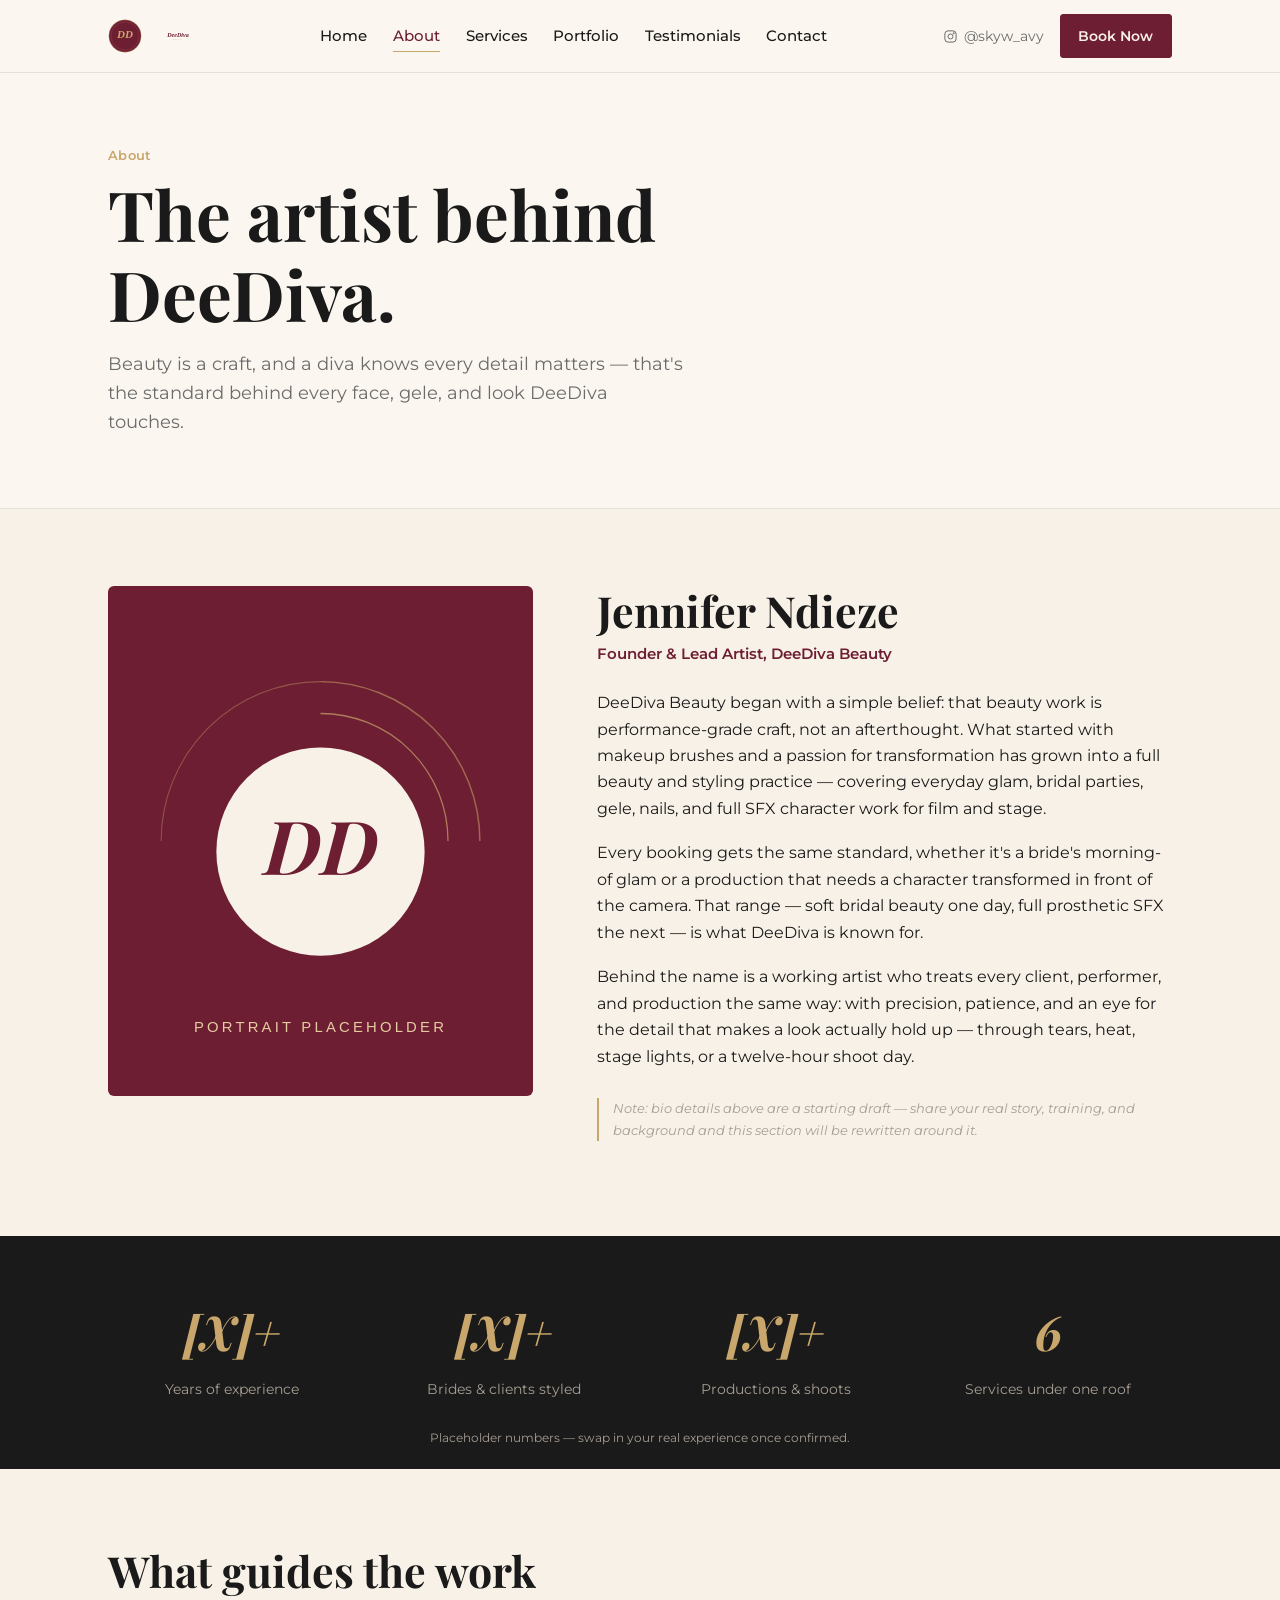
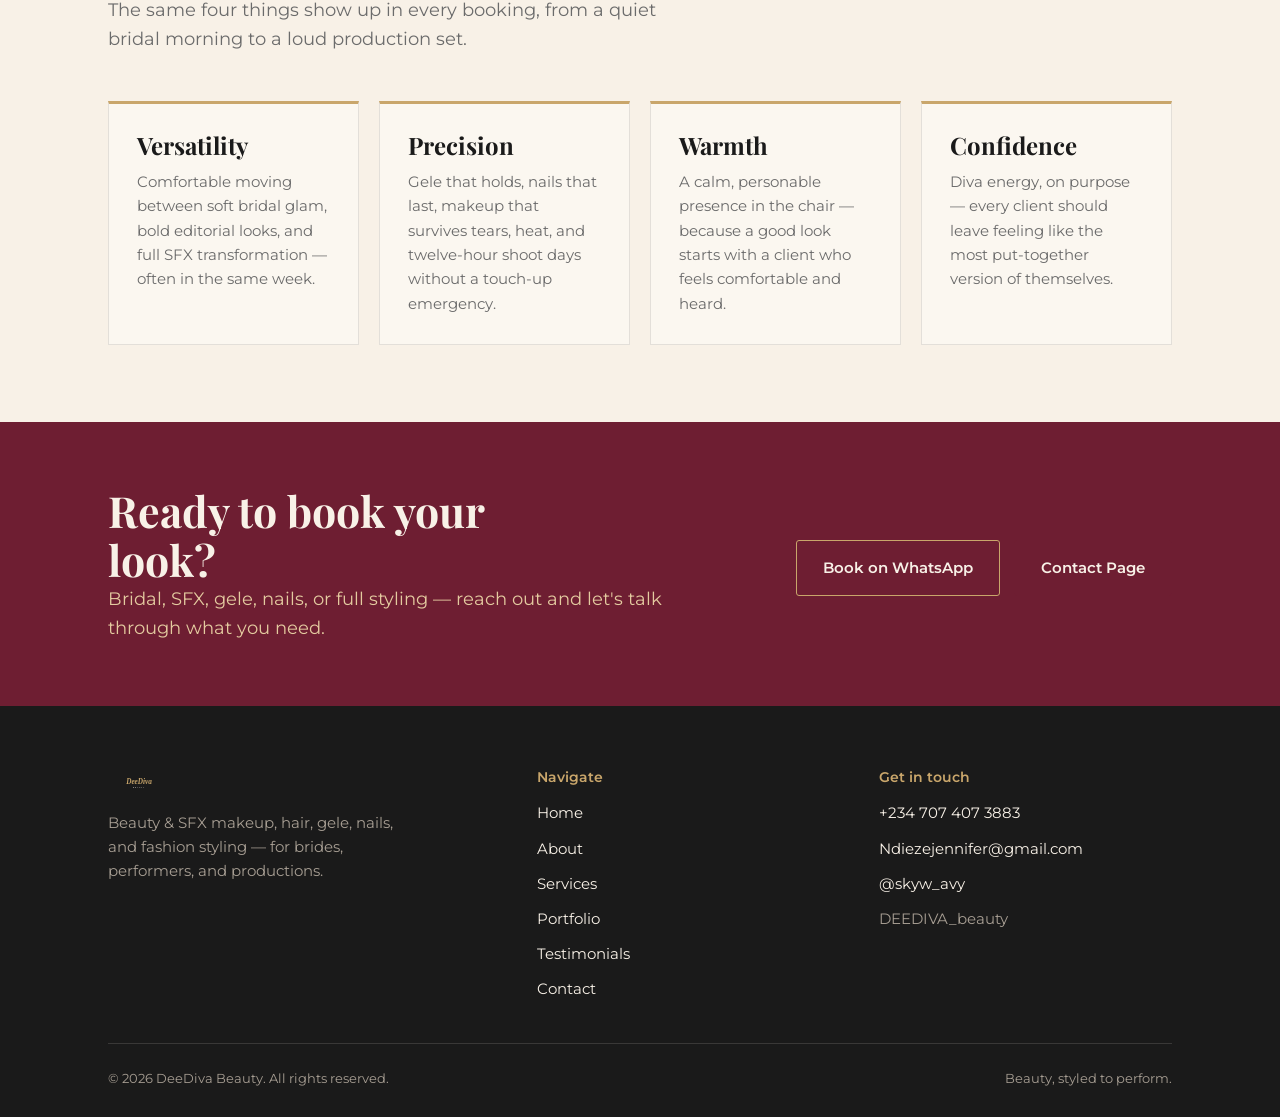
==== about.html @ 86c050d5 "first commit" ====
<!DOCTYPE html>
<html lang="en">
<head>
<meta charset="UTF-8">
<meta name="viewport" content="width=device-width, initial-scale=1.0">
<title>About — DeeDiva Beauty</title>
<meta name="description" content="Meet the artist behind DeeDiva Beauty — a professional beauty & SFX makeup artist, hairstylist, and fashion stylist.">
<link rel="icon" href="assets/favicon.png" type="image/png">
<link rel="preconnect" href="https://fonts.googleapis.com">
<link rel="preconnect" href="https://fonts.gstatic.com" crossorigin>
<link href="https://fonts.googleapis.com/css2?family=Playfair+Display:ital,wght@0,600;0,700;1,600;1,700&family=Montserrat:wght@400;500;600;700&display=swap" rel="stylesheet">
<link rel="stylesheet" href="css/styles.css">
</head>
<body>

<a class="visually-hidden" href="#main">Skip to content</a>

<!-- ============================= HEADER ============================= -->
<header class="site-header">
  <div class="container nav">
    <a href="index.html" class="nav-logo" aria-label="DeeDiva Beauty home">
      <img src="assets/monogram_wine.svg" alt="" width="34" height="34">
      <img class="wordmark" src="assets/wordmark_transparent_wine.svg" alt="DeeDiva Beauty">
    </a>

    <nav id="nav-links" class="nav-links">
      <a href="index.html">Home</a>
      <a href="about.html" aria-current="page">About</a>
      <a href="services.html">Services</a>
      <a href="portfolio.html">Portfolio</a>
      <a href="testimonials.html">Testimonials</a>
      <a href="contact.html">Contact</a>
    </nav>

    <div class="nav-actions">
      <a class="nav-ig" href="https://www.instagram.com/skyw_avy" target="_blank" rel="noopener">
        <svg class="icon" viewBox="0 0 24 24" fill="none" stroke="currentColor" stroke-width="1.6"><rect x="3" y="3" width="18" height="18" rx="5"/><circle cx="12" cy="12" r="4"/><circle cx="17.2" cy="6.8" r="1"/></svg>
        @skyw_avy
      </a>
      <a class="btn btn-primary btn-sm" href="https://wa.me/2347074073883" target="_blank" rel="noopener">Book Now</a>
      <button class="nav-toggle" id="nav-toggle" aria-expanded="false" aria-controls="nav-links" aria-label="Toggle menu">
        <span></span><span></span><span></span>
      </button>
    </div>
  </div>
</header>

<main id="main">

  <!-- ============================= PAGE INTRO ============================= -->
  <section class="page-intro">
    <div class="container">
      <p class="eyebrow">About</p>
      <h1>The artist behind DeeDiva.</h1>
      <p class="lede">Beauty is a craft, and a diva knows every detail matters — that's the standard behind every face, gele, and look DeeDiva touches.</p>
    </div>
  </section>

  <!-- ============================= STORY ============================= -->
  <section class="section container" aria-labelledby="story-heading">
    <div class="story-grid">
      <div class="story-portrait" aria-hidden="true">
        <svg viewBox="0 0 400 480" role="img" aria-label="Decorative portrait frame">
          <rect x="0" y="0" width="400" height="480" fill="#6E1E32"/>
          <path d="M200 90 A150 150 0 0 1 350 240" fill="none" stroke="#C9A66B" stroke-width="1.4" opacity="0.55"/>
          <path d="M200 120 A120 120 0 0 1 320 240" fill="none" stroke="#C9A66B" stroke-width="1.2" opacity="0.7"/>
          <path d="M50 240 A150 150 0 0 1 200 90" fill="none" stroke="#C9A66B" stroke-width="1" opacity="0.4"/>
          <circle cx="200" cy="250" r="98" fill="#F8F1E7"/>
          <text x="200" y="272" font-family="Georgia, 'Playfair Display', serif" font-style="italic" font-weight="700" font-size="70" fill="#6E1E32" text-anchor="middle">DD</text>
          <text x="200" y="420" font-family="Arial, Helvetica, sans-serif" font-size="14" letter-spacing="3" fill="#E4CBA0" text-anchor="middle">PORTRAIT PLACEHOLDER</text>
        </svg>
      </div>

      <div class="story-copy">
        <h2 id="story-heading">Jennifer Ndieze</h2>
        <p class="role">Founder &amp; Lead Artist, DeeDiva Beauty</p>

        <p>DeeDiva Beauty began with a simple belief: that beauty work is performance-grade craft, not an afterthought. What started with makeup brushes and a passion for transformation has grown into a full beauty and styling practice — covering everyday glam, bridal parties, gele, nails, and full SFX character work for film and stage.</p>

        <p>Every booking gets the same standard, whether it's a bride's morning-of glam or a production that needs a character transformed in front of the camera. That range — soft bridal beauty one day, full prosthetic SFX the next — is what DeeDiva is known for.</p>

        <p>Behind the name is a working artist who treats every client, performer, and production the same way: with precision, patience, and an eye for the detail that makes a look actually hold up — through tears, heat, stage lights, or a twelve-hour shoot day.</p>

        <p class="story-note">Note: bio details above are a starting draft — share your real story, training, and background and this section will be rewritten around it.</p>
      </div>
    </div>
  </section>

  <!-- ============================= STATS ============================= -->
  <section class="stats-band" aria-label="Experience at a glance">
    <div class="container stats-grid">
      <div class="stat">
        <span class="stat-num">[X]+</span>
        <span class="stat-label">Years of experience</span>
      </div>
      <div class="stat">
        <span class="stat-num">[X]+</span>
        <span class="stat-label">Brides &amp; clients styled</span>
      </div>
      <div class="stat">
        <span class="stat-num">[X]+</span>
        <span class="stat-label">Productions &amp; shoots</span>
      </div>
      <div class="stat">
        <span class="stat-num">6</span>
        <span class="stat-label">Services under one roof</span>
      </div>
    </div>
    <p class="stats-note container">Placeholder numbers — swap in your real experience once confirmed.</p>
  </section>

  <!-- ============================= VALUES ============================= -->
  <section class="section container" aria-labelledby="values-heading">
    <div class="section-head">
      <h2 id="values-heading">What guides the work</h2>
      <p class="lede">The same four things show up in every booking, from a quiet bridal morning to a loud production set.</p>
    </div>

    <div class="values-grid">
      <article class="value-card">
        <h3>Versatility</h3>
        <p>Comfortable moving between soft bridal glam, bold editorial looks, and full SFX transformation — often in the same week.</p>
      </article>
      <article class="value-card">
        <h3>Precision</h3>
        <p>Gele that holds, nails that last, makeup that survives tears, heat, and twelve-hour shoot days without a touch-up emergency.</p>
      </article>
      <article class="value-card">
        <h3>Warmth</h3>
        <p>A calm, personable presence in the chair — because a good look starts with a client who feels comfortable and heard.</p>
      </article>
      <article class="value-card">
        <h3>Confidence</h3>
        <p>Diva energy, on purpose — every client should leave feeling like the most put-together version of themselves.</p>
      </article>
    </div>
  </section>

  <!-- ============================= CTA BAND ============================= -->
  <section class="cta-band">
    <div class="container cta-band-inner">
      <div>
        <h2>Ready to book your look?</h2>
        <p class="lede" style="color: var(--rose-gold-light);">Bridal, SFX, gele, nails, or full styling — reach out and let's talk through what you need.</p>
      </div>
      <div class="hero-ctas">
        <a class="btn btn-outline-light" href="https://wa.me/2347074073883" target="_blank" rel="noopener">Book on WhatsApp</a>
        <a class="btn btn-primary" href="contact.html">Contact Page</a>
      </div>
    </div>
  </section>

</main>

<!-- ============================= FOOTER ============================= -->
<footer class="site-footer">
  <div class="container">
    <div class="footer-grid">
      <div class="footer-brand">
        <img class="wordmark" src="assets/wordmark_transparent_gold.svg" alt="DeeDiva Beauty">
        <p>Beauty &amp; SFX makeup, hair, gele, nails, and fashion styling — for brides, performers, and productions.</p>
      </div>

      <div class="footer-col">
        <h4>Navigate</h4>
        <ul>
          <li><a href="index.html">Home</a></li>
          <li><a href="about.html">About</a></li>
          <li><a href="services.html">Services</a></li>
          <li><a href="portfolio.html">Portfolio</a></li>
          <li><a href="testimonials.html">Testimonials</a></li>
          <li><a href="contact.html">Contact</a></li>
        </ul>
      </div>

      <div class="footer-col">
        <h4>Get in touch</h4>
        <ul>
          <li><a href="tel:+2347074073883">+234 707 407 3883</a></li>
          <li><a href="mailto:Ndiezejennifer@gmail.com">Ndiezejennifer@gmail.com</a></li>
          <li><a href="https://www.instagram.com/skyw_avy" target="_blank" rel="noopener">@skyw_avy</a></li>
          <li><span class="muted">DEEDIVA_beauty</span></li>
        </ul>
      </div>
    </div>

    <div class="footer-bottom">
      <span>© 2026 DeeDiva Beauty. All rights reserved.</span>
      <span>Beauty, styled to perform.</span>
    </div>
  </div>
</footer>

<script src="js/script.js"></script>
</body>
</html>
---- css/styles.css ----
/* ==========================================================================
   DeeDiva Beauty — Site Stylesheet
   Shared across all pages: reset, tokens, layout, nav, footer, buttons,
   plus section styles for Home. Later pages (About, Services, Portfolio,
   Testimonials, Contact) reuse everything in sections 1–7.
   ========================================================================== */

/* 1. Reset ---------------------------------------------------------------- */
*, *::before, *::after { box-sizing: border-box; }
html, body, h1, h2, h3, h4, p, figure, blockquote, ul, ol, dl, dd { margin: 0; }
ul, ol { padding: 0; list-style: none; }
img, svg { display: block; max-width: 100%; }
a { color: inherit; text-decoration: none; }
button { font: inherit; color: inherit; background: none; border: none; cursor: pointer; }
input, textarea, select { font: inherit; color: inherit; }
html { scroll-behavior: smooth; }
@media (prefers-reduced-motion: reduce) {
  html { scroll-behavior: auto; }
  *, *::before, *::after { animation-duration: 0.01ms !important; animation-iteration-count: 1 !important; transition-duration: 0.01ms !important; }
}

/* 2. Design tokens ---------------------------------------------------------- */
:root {
  /* Brand colors */
  --wine: #6E1E32;
  --wine-dark: #4E1524;
  --wine-tint: #F3E6EA;
  --rose-gold: #C9A66B;
  --rose-gold-light: #E4CBA0;
  --black: #1A1A1A;
  --cream: #F8F1E7;
  --cream-soft: #FBF7F0;
  --white: #FFFFFF;
  --grey: #6B6B6B;
  --grey-light: #A79E93;
  --line: rgba(26, 26, 26, 0.1);

  /* Type */
  --font-head: 'Playfair Display', Georgia, 'Times New Roman', serif;
  --font-body: 'Montserrat', -apple-system, Helvetica, Arial, sans-serif;

  /* Layout */
  --container: 1160px;
  --gutter: clamp(1.25rem, 4vw, 3rem);
  --radius-sm: 3px;
  --radius-md: 6px;

  /* Motion */
  --ease: cubic-bezier(0.4, 0, 0.2, 1);
  --fast: 180ms;
  --slow: 480ms;
}

/* 3. Base ------------------------------------------------------------------ */
body {
  font-family: var(--font-body);
  font-size: 16px;
  line-height: 1.65;
  color: var(--black);
  background: var(--cream);
  -webkit-font-smoothing: antialiased;
}

h1, h2, h3, h4 {
  font-family: var(--font-head);
  color: var(--black);
  line-height: 1.15;
  font-weight: 700;
}

h1 { font-size: clamp(2.6rem, 3.4vw + 1.6rem, 4.4rem); }
h2 { font-size: clamp(1.9rem, 1.6vw + 1.4rem, 2.75rem); }
h3 { font-size: clamp(1.25rem, 0.6vw + 1.05rem, 1.5rem); }

p { max-width: 62ch; color: var(--black); }
p.lede { font-size: 1.1rem; color: var(--grey); max-width: 48ch; }

.eyebrow {
  font-family: var(--font-body);
  font-size: 0.8rem;
  font-weight: 600;
  color: var(--rose-gold);
  text-transform: none;
  letter-spacing: 0.02em;
}

.container {
  width: 100%;
  max-width: var(--container);
  margin-inline: auto;
  padding-inline: var(--gutter);
}

.section {
  padding-block: clamp(3.5rem, 6vw, 6.5rem);
}

.section-head {
  max-width: 640px;
  margin-bottom: clamp(2rem, 4vw, 3rem);
}
.section-head.center { margin-inline: auto; text-align: center; }

a:focus-visible, button:focus-visible, input:focus-visible, textarea:focus-visible {
  outline: 2px solid var(--wine);
  outline-offset: 3px;
}

/* 4. Buttons ----------------------------------------------------------------- */
.btn {
  display: inline-flex;
  align-items: center;
  gap: 0.55em;
  font-family: var(--font-body);
  font-size: 0.95rem;
  font-weight: 600;
  padding: 0.95em 1.7em;
  border-radius: var(--radius-sm);
  transition: background var(--fast) var(--ease), color var(--fast) var(--ease), border-color var(--fast) var(--ease), transform var(--fast) var(--ease);
  white-space: nowrap;
}
.btn:active { transform: translateY(1px); }

.btn-primary {
  background: var(--wine);
  color: var(--cream);
  border: 1px solid var(--wine);
}
.btn-primary:hover { background: var(--wine-dark); border-color: var(--wine-dark); }

.btn-outline {
  background: transparent;
  color: var(--black);
  border: 1px solid var(--black);
}
.btn-outline:hover { background: var(--black); color: var(--cream); }

.btn-outline-light {
  background: transparent;
  color: var(--cream);
  border: 1px solid var(--rose-gold);
}
.btn-outline-light:hover { background: var(--rose-gold); color: var(--wine-dark); }

.btn-sm { padding: 0.7em 1.3em; font-size: 0.85rem; }

.icon { width: 1.1em; height: 1.1em; flex-shrink: 0; }

/* 5. Site header / nav ------------------------------------------------------- */
.site-header {
  position: sticky;
  top: 0;
  z-index: 100;
  background: var(--cream-soft);
  border-bottom: 1px solid var(--line);
}

.nav {
  display: flex;
  align-items: center;
  justify-content: space-between;
  gap: 1.5rem;
  padding-block: 0.9rem;
}

.nav-logo {
  display: flex;
  align-items: center;
  gap: 0.6rem;
  flex-shrink: 0;
}
.nav-logo img { height: 34px; width: auto; }
.nav-logo .wordmark { height: 22px; width: auto; }

.nav-links {
  display: flex;
  align-items: center;
  gap: clamp(1.1rem, 2vw, 2rem);
  font-size: 0.92rem;
  font-weight: 500;
}
.nav-links a {
  position: relative;
  padding-block: 0.25rem;
}
.nav-links a::after {
  content: "";
  position: absolute;
  left: 0; bottom: 0;
  width: 0; height: 1px;
  background: var(--rose-gold);
  transition: width var(--fast) var(--ease);
}
.nav-links a:hover::after,
.nav-links a[aria-current="page"]::after { width: 100%; }
.nav-links a[aria-current="page"] { color: var(--wine); }

.nav-actions { display: flex; align-items: center; gap: 1rem; flex-shrink: 0; }
.nav-ig {
  display: none;
}
.nav-toggle {
  display: none;
  flex-direction: column;
  gap: 5px;
  padding: 0.4rem;
}
.nav-toggle span { width: 22px; height: 2px; background: var(--black); transition: transform var(--fast) var(--ease), opacity var(--fast) var(--ease); }

@media (min-width: 700px) {
  .nav-ig { display: inline-flex; align-items: center; gap: 0.4em; font-size: 0.85rem; color: var(--grey); }
  .nav-ig:hover { color: var(--wine); }
}

@media (max-width: 880px) {
  .nav-links {
    position: absolute;
    top: 100%; left: 0; right: 0;
    background: var(--cream-soft);
    border-bottom: 1px solid var(--line);
    flex-direction: column;
    align-items: flex-start;
    gap: 0;
    padding: 0.5rem var(--gutter) 1.25rem;
    transform: translateY(-8px);
    opacity: 0;
    visibility: hidden;
    transition: opacity var(--fast) var(--ease), transform var(--fast) var(--ease), visibility var(--fast);
  }
  .nav-links.is-open { opacity: 1; transform: translateY(0); visibility: visible; }
  .nav-links a { display: block; padding: 0.6rem 0; width: 100%; }
  .nav-toggle { display: flex; }
  .nav-toggle[aria-expanded="true"] span:nth-child(1) { transform: translateY(7px) rotate(45deg); }
  .nav-toggle[aria-expanded="true"] span:nth-child(2) { opacity: 0; }
  .nav-toggle[aria-expanded="true"] span:nth-child(3) { transform: translateY(-7px) rotate(-45deg); }
}

/* 6. Footer ------------------------------------------------------------------ */
.site-footer {
  background: var(--black);
  color: var(--cream);
  padding-block: clamp(2.75rem, 5vw, 4rem) 1.75rem;
}
.footer-grid {
  display: grid;
  grid-template-columns: 1.3fr 1fr 1fr;
  gap: clamp(2rem, 4vw, 3rem);
  padding-bottom: 2.5rem;
  border-bottom: 1px solid rgba(248, 241, 231, 0.14);
}
.footer-brand .wordmark { height: 26px; width: auto; margin-bottom: 0.9rem; }
.footer-brand p { color: var(--grey-light); font-size: 0.92rem; max-width: 30ch; }
.footer-col h4 {
  font-family: var(--font-body);
  font-size: 0.85rem;
  font-weight: 600;
  color: var(--rose-gold);
  margin-bottom: 0.9rem;
}
.footer-col ul { display: flex; flex-direction: column; gap: 0.55rem; }
.footer-col a, .footer-col span { color: var(--cream); font-size: 0.92rem; }
.footer-col a:hover { color: var(--rose-gold); }
.footer-col .muted { color: var(--grey-light); }
.footer-bottom {
  display: flex;
  flex-wrap: wrap;
  justify-content: space-between;
  gap: 1rem;
  padding-top: 1.5rem;
  font-size: 0.8rem;
  color: var(--grey-light);
}
@media (max-width: 720px) {
  .footer-grid { grid-template-columns: 1fr; gap: 2rem; }
}

/* 7. Utility ------------------------------------------------------------------ */
.visually-hidden {
  position: absolute; width: 1px; height: 1px;
  padding: 0; margin: -1px; overflow: hidden;
  clip: rect(0,0,0,0); white-space: nowrap; border: 0;
}
.bg-wine { background: var(--wine); color: var(--cream); }
.bg-black { background: var(--black); color: var(--cream); }

/* ==========================================================================
   HOME PAGE SECTIONS
   ========================================================================== */

/* Hero ------------------------------------------------------------------- */
.hero {
  display: grid;
  grid-template-columns: 1.05fr 0.95fr;
  min-height: calc(100svh - 66px);
}
.hero-content {
  display: flex;
  flex-direction: column;
  justify-content: center;
  gap: 1.5rem;
  padding: clamp(2.5rem, 6vw, 5rem) var(--gutter);
}
.hero-content h1 { max-width: 12ch; }
.hero-content .lede { font-size: 1.15rem; max-width: 42ch; }
.hero-ctas { display: flex; flex-wrap: wrap; gap: 0.9rem; margin-top: 0.5rem; }
.hero-ig {
  display: inline-flex;
  align-items: center;
  gap: 0.5em;
  font-size: 0.9rem;
  color: var(--grey);
  margin-top: 0.25rem;
}
.hero-ig:hover { color: var(--wine); }

.hero-visual {
  position: relative;
  background: var(--wine);
  display: flex;
  align-items: center;
  justify-content: center;
  overflow: hidden;
}
.hero-visual svg { width: 78%; height: auto; max-width: 420px; }

@media (max-width: 900px) {
  .hero { grid-template-columns: 1fr; }
  .hero-visual { min-height: 320px; order: -1; }
  .hero-content { text-align: left; }
}

/* Marquee ------------------------------------------------------------------ */
.marquee {
  background: var(--black);
  color: var(--rose-gold);
  overflow: hidden;
  white-space: nowrap;
  border-block: 1px solid var(--wine);
}
.marquee-track {
  display: inline-flex;
  gap: 3rem;
  padding-block: 0.85rem;
  animation: marquee 32s linear infinite;
  font-family: var(--font-body);
  font-size: 0.9rem;
  font-weight: 500;
}
.marquee-track span { display: inline-flex; align-items: center; gap: 3rem; }
.marquee:hover .marquee-track { animation-play-state: paused; }
@keyframes marquee {
  from { transform: translateX(0); }
  to { transform: translateX(-50%); }
}
@media (prefers-reduced-motion: reduce) {
  .marquee-track { animation: none; }
}

/* Services grid -------------------------------------------------------------- */
.services-grid {
  display: grid;
  grid-template-columns: repeat(3, 1fr);
  gap: 1px;
  background: var(--line);
  border: 1px solid var(--line);
}
.service-card {
  background: var(--cream-soft);
  padding: clamp(1.75rem, 3vw, 2.25rem);
  display: flex;
  flex-direction: column;
  gap: 0.85rem;
  transition: background var(--fast) var(--ease);
}
.service-card:hover { background: var(--wine-tint); }
.service-card .icon-wrap {
  width: 46px; height: 46px;
  display: flex; align-items: center; justify-content: center;
  border: 1px solid var(--rose-gold);
  border-radius: 50%;
  color: var(--wine);
}
.service-card h3 { font-size: 1.15rem; }
.service-card p { font-size: 0.92rem; color: var(--grey); }
.service-card .learn {
  margin-top: auto;
  font-size: 0.85rem;
  font-weight: 600;
  color: var(--wine);
  display: inline-flex;
  align-items: center;
  gap: 0.4em;
}
.service-card .learn .icon { width: 0.9em; height: 0.9em; transition: transform var(--fast) var(--ease); }
.service-card:hover .learn .icon { transform: translateX(3px); }

@media (max-width: 880px) {
  .services-grid { grid-template-columns: repeat(2, 1fr); }
}
@media (max-width: 560px) {
  .services-grid { grid-template-columns: 1fr; }
}

/* Portfolio preview ----------------------------------------------------------- */
.portfolio-row {
  display: grid;
  grid-template-columns: repeat(5, minmax(160px, 1fr));
  gap: 1rem;
  overflow-x: auto;
  padding-bottom: 0.5rem;
  scrollbar-width: thin;
}
.portfolio-tile {
  position: relative;
  aspect-ratio: 3 / 4;
  border-radius: var(--radius-md);
  overflow: hidden;
  display: flex;
  align-items: flex-end;
  padding: 1.1rem;
  isolation: isolate;
}
.portfolio-tile::before {
  content: "";
  position: absolute; inset: 0;
  background: repeating-linear-gradient(135deg, rgba(255,255,255,0.06) 0 2px, transparent 2px 14px);
  z-index: 0;
}
.portfolio-tile::after {
  content: "";
  position: absolute; inset: 0;
  background: linear-gradient(to top, rgba(0,0,0,0.45), transparent 55%);
  z-index: 0;
}
.portfolio-tile span {
  position: relative; z-index: 1;
  font-family: var(--font-head);
  font-style: italic;
  font-size: 1.2rem;
  color: var(--cream);
}
.portfolio-tile.t1 { background: var(--wine); }
.portfolio-tile.t2 { background: #2E2A2E; }
.portfolio-tile.t3 { background: var(--rose-gold); }
.portfolio-tile.t4 { background: var(--wine-dark); }
.portfolio-tile.t5 { background: #8C6B45; }

@media (max-width: 720px) {
  .portfolio-row { grid-auto-columns: minmax(150px, 1fr); grid-template-columns: none; grid-auto-flow: column; }
}

/* Testimonial ----------------------------------------------------------------- */
.testimonial-section { position: relative; }
.testimonial-slide {
  display: none;
  max-width: 720px;
  margin-inline: auto;
  text-align: center;
}
.testimonial-slide.is-active { display: block; }
.testimonial-slide blockquote {
  font-family: var(--font-head);
  font-style: italic;
  font-size: clamp(1.35rem, 1.8vw + 1rem, 1.9rem);
  line-height: 1.5;
  color: var(--cream);
}
.testimonial-slide cite {
  display: block;
  margin-top: 1.25rem;
  font-style: normal;
  font-size: 0.9rem;
  color: var(--rose-gold-light);
}
.testimonial-dots {
  display: flex;
  justify-content: center;
  gap: 0.6rem;
  margin-top: 2.25rem;
}
.testimonial-dots button {
  width: 8px; height: 8px;
  border-radius: 50%;
  background: rgba(248,241,231,0.35);
  transition: background var(--fast) var(--ease), transform var(--fast) var(--ease);
}
.testimonial-dots button.is-active { background: var(--rose-gold); transform: scale(1.2); }
.testimonial-note {
  text-align: center;
  margin-top: 1.5rem;
  font-size: 0.78rem;
  color: var(--grey-light);
}

/* Instagram callout ------------------------------------------------------------ */
.ig-header {
  display: flex;
  align-items: baseline;
  justify-content: space-between;
  flex-wrap: wrap;
  gap: 1rem;
  margin-bottom: 1.75rem;
}
.ig-header a { font-size: 0.9rem; font-weight: 600; color: var(--wine); }
.ig-grid {
  display: grid;
  grid-template-columns: repeat(6, 1fr);
  gap: 0.6rem;
}
.ig-tile {
  aspect-ratio: 1;
  border-radius: var(--radius-sm);
  display: flex;
  align-items: center;
  justify-content: center;
}
.ig-tile:nth-child(odd) { background: var(--wine-tint); }
.ig-tile:nth-child(even) { background: var(--wine); }
.ig-tile:nth-child(even) svg { color: var(--rose-gold-light); }
.ig-tile svg { width: 28%; height: 28%; color: var(--rose-gold); }

@media (max-width: 720px) {
  .ig-grid { grid-template-columns: repeat(3, 1fr); }
}

/* ==========================================================================
   ABOUT PAGE SECTIONS
   ========================================================================== */

/* Page intro band (reusable for any inner page) --------------------------- */
.page-intro {
  background: var(--cream-soft);
  border-bottom: 1px solid var(--line);
  padding-block: clamp(3rem, 6vw, 4.5rem);
}
.page-intro h1 { max-width: 16ch; margin-top: 0.5rem; }
.page-intro .lede { margin-top: 1rem; font-size: 1.1rem; }

/* Story ---------------------------------------------------------------------- */
.story-grid {
  display: grid;
  grid-template-columns: 0.85fr 1.15fr;
  gap: clamp(2rem, 5vw, 4rem);
  align-items: start;
}
.story-portrait {
  border-radius: var(--radius-md);
  overflow: hidden;
  position: sticky;
  top: calc(66px + 2rem);
}
.story-copy .role {
  font-family: var(--font-body);
  font-size: 0.95rem;
  font-weight: 600;
  color: var(--wine);
  margin-top: 0.35rem;
  margin-bottom: 1.5rem;
}
.story-copy p { margin-bottom: 1.15rem; max-width: 60ch; }
.story-copy .story-note {
  font-size: 0.82rem;
  color: var(--grey-light);
  font-style: italic;
  border-left: 2px solid var(--rose-gold);
  padding-left: 0.9rem;
  margin-top: 1.75rem;
}

@media (max-width: 800px) {
  .story-grid { grid-template-columns: 1fr; }
  .story-portrait { position: static; max-width: 320px; }
}

/* Stats band ------------------------------------------------------------------ */
.stats-band {
  background: var(--black);
  color: var(--cream);
  padding-block: clamp(2.5rem, 5vw, 3.5rem) 1.25rem;
}
.stats-grid {
  display: grid;
  grid-template-columns: repeat(4, 1fr);
  gap: 1.5rem;
  text-align: center;
}
.stat { display: flex; flex-direction: column; gap: 0.4rem; }
.stat-num {
  font-family: var(--font-head);
  font-style: italic;
  font-weight: 700;
  font-size: clamp(2rem, 2.6vw + 1rem, 3rem);
  color: var(--rose-gold);
}
.stat-label { font-size: 0.85rem; color: var(--grey-light); }
.stats-note {
  text-align: center;
  font-size: 0.78rem;
  color: var(--grey-light);
  margin-top: 1.75rem;
}
@media (max-width: 700px) {
  .stats-grid { grid-template-columns: repeat(2, 1fr); }
}

/* Values ----------------------------------------------------------------------- */
.values-grid {
  display: grid;
  grid-template-columns: repeat(4, 1fr);
  gap: 1.25rem;
}
.value-card {
  padding: 1.75rem;
  border: 1px solid var(--line);
  border-top: 3px solid var(--rose-gold);
  background: var(--cream-soft);
}
.value-card h3 { margin-bottom: 0.65rem; }
.value-card p { font-size: 0.92rem; color: var(--grey); }
@media (max-width: 880px) {
  .values-grid { grid-template-columns: repeat(2, 1fr); }
}
@media (max-width: 520px) {
  .values-grid { grid-template-columns: 1fr; }
}

/* CTA band (reusable for any inner page) --------------------------------------- */
.cta-band {
  background: var(--wine);
  color: var(--cream);
  padding-block: clamp(2.75rem, 5vw, 4rem);
}
.cta-band-inner {
  display: flex;
  align-items: center;
  justify-content: space-between;
  flex-wrap: wrap;
  gap: 2rem;
}
.cta-band-inner h2 { color: var(--cream); max-width: 14ch; }
@media (max-width: 700px) {
  .cta-band-inner { flex-direction: column; align-items: flex-start; }
}
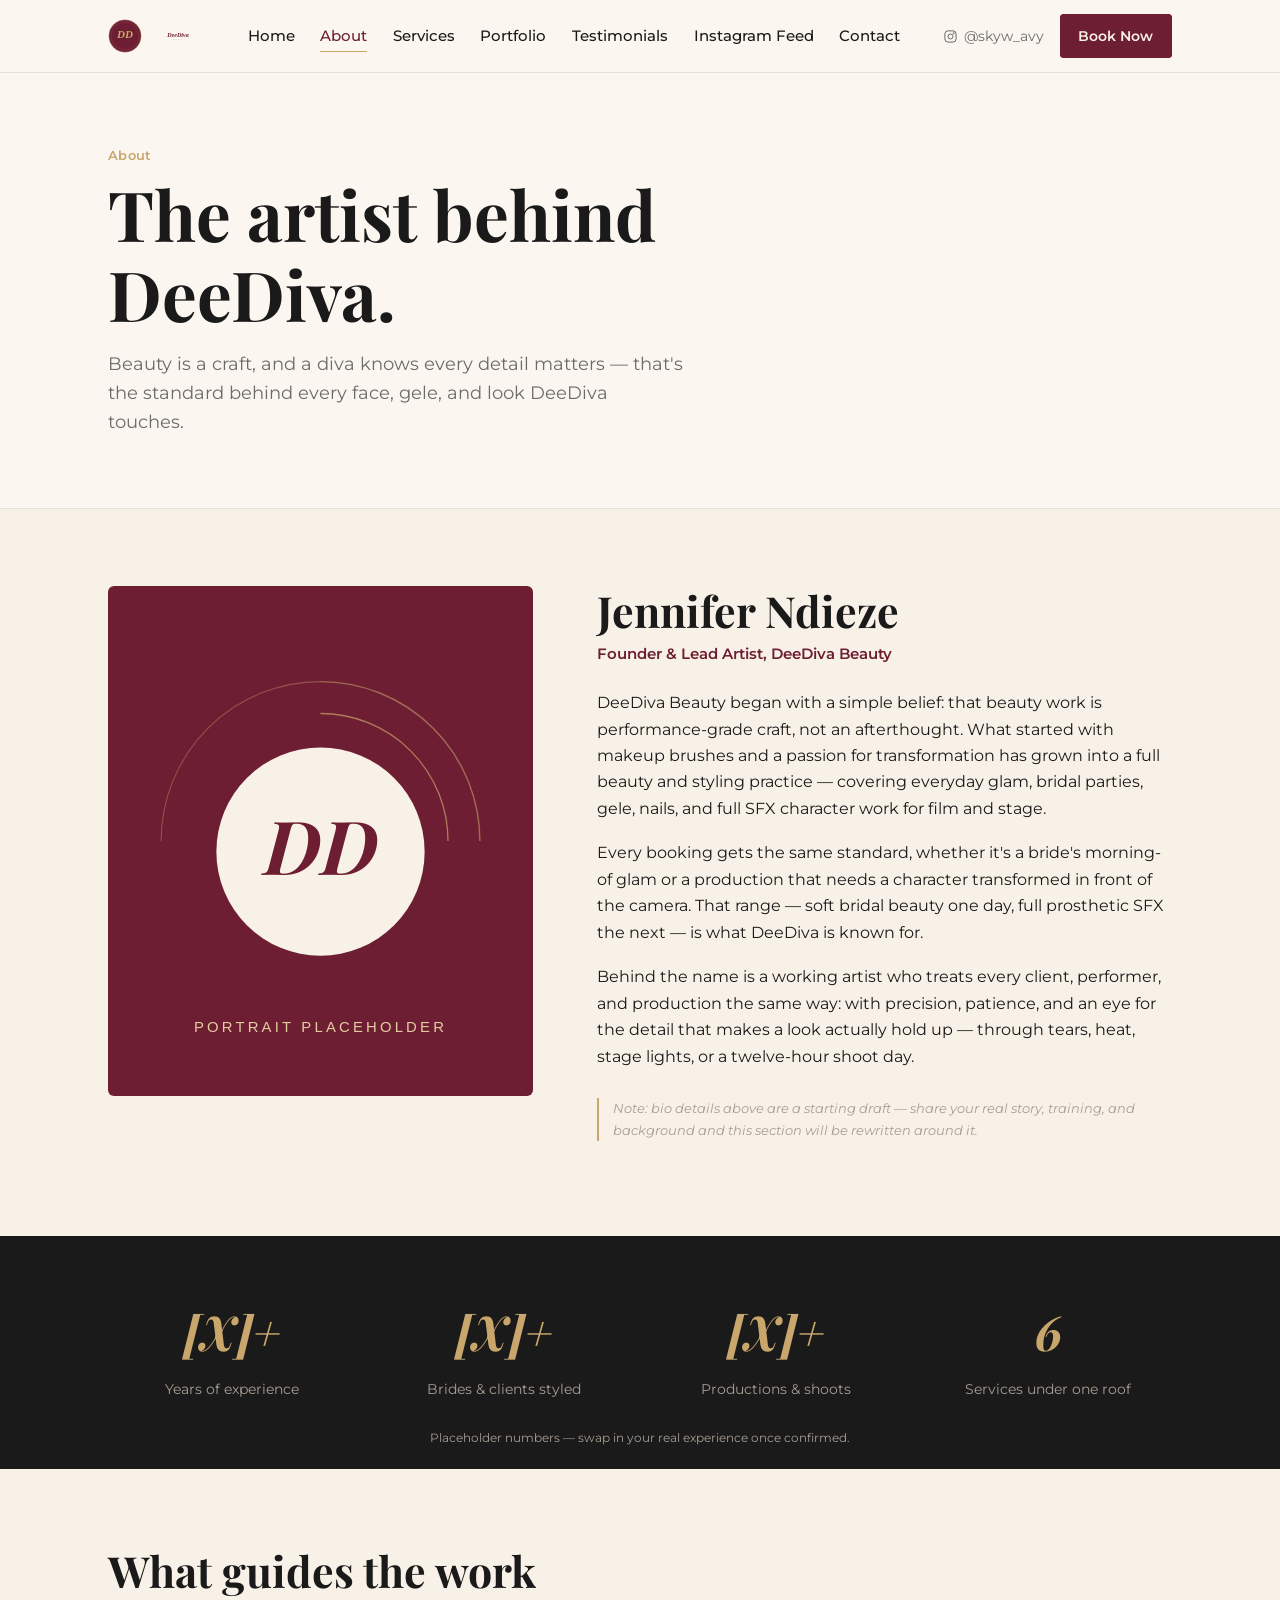
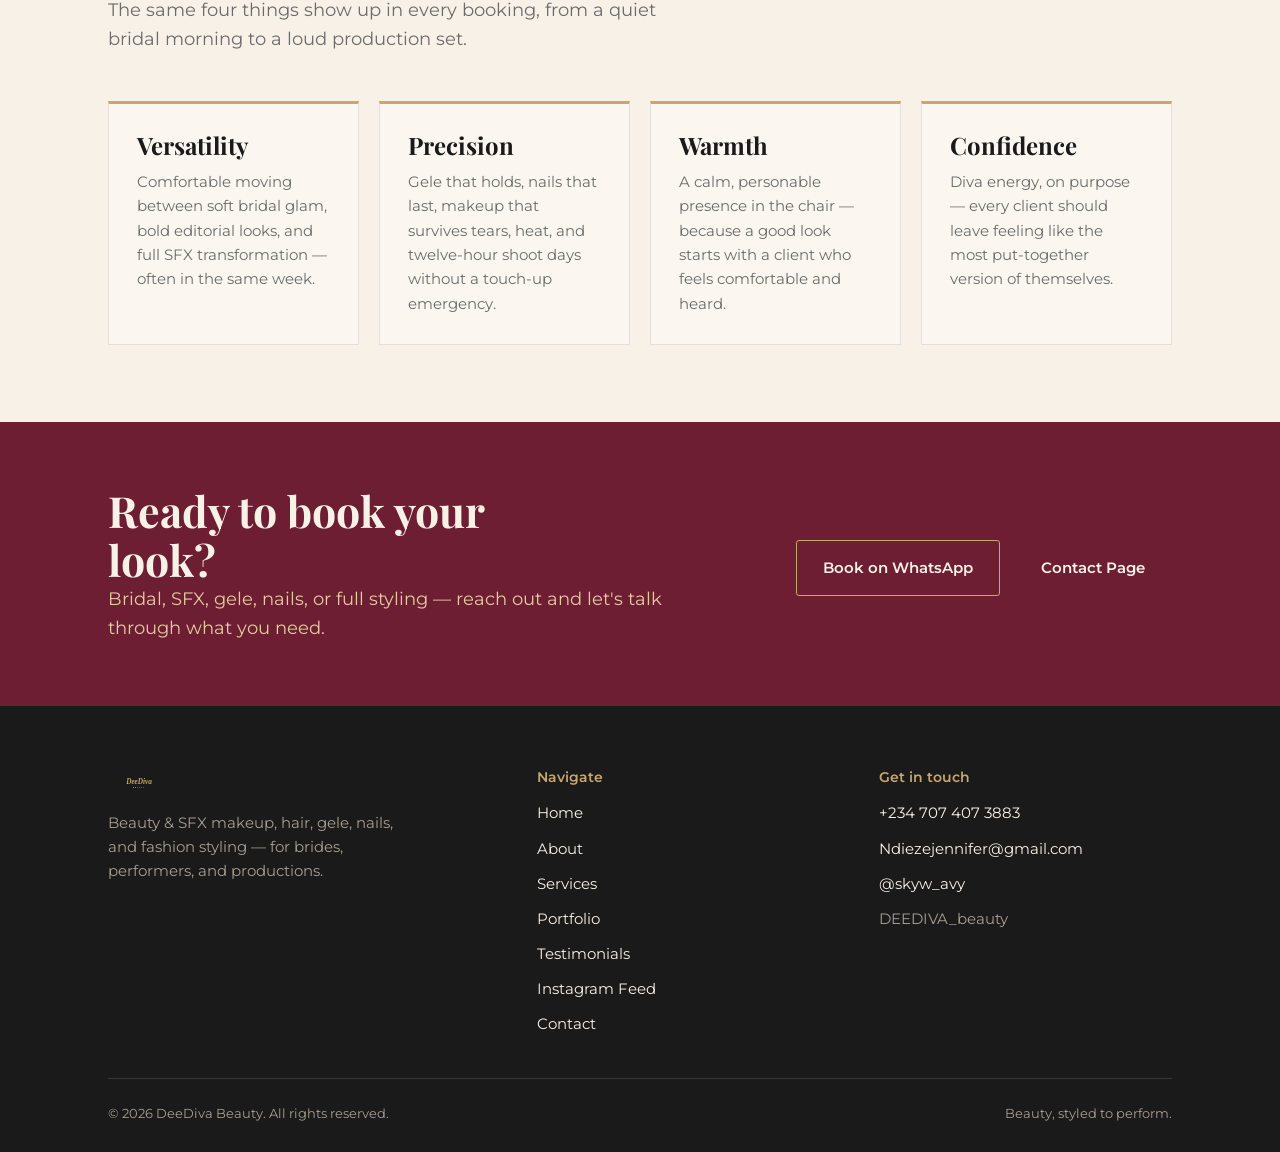
==== commit d64c7dfe: "Added the remaining pages to the website, including portfolio, services, testimonials, and Instagram" ====
--- a/about.html
+++ b/about.html
@@ -29,6 +29,7 @@
       <a href="services.html">Services</a>
       <a href="portfolio.html">Portfolio</a>
       <a href="testimonials.html">Testimonials</a>
+      <a href="instagram.html">Instagram Feed</a>
       <a href="contact.html">Contact</a>
     </nav>
 
@@ -169,6 +170,7 @@
           <li><a href="services.html">Services</a></li>
           <li><a href="portfolio.html">Portfolio</a></li>
           <li><a href="testimonials.html">Testimonials</a></li>
+          <li><a href="instagram.html">Instagram Feed</a></li>
           <li><a href="contact.html">Contact</a></li>
         </ul>
       </div>
--- a/css/styles.css
+++ b/css/styles.css
@@ -641,3 +641,481 @@
 @media (max-width: 700px) {
   .cta-band-inner { flex-direction: column; align-items: flex-start; }
 }
+
+/* ==========================================================================
+   PORTFOLIO PAGE SECTIONS
+   ========================================================================== */
+
+/* Filter bar ------------------------------------------------------------------ */
+.filter-bar {
+  position: sticky;
+  top: 66px;
+  z-index: 40;
+  background: var(--cream);
+  border-bottom: 1px solid var(--line);
+  padding-block: 1.1rem;
+}
+.filter-tabs {
+  display: flex;
+  flex-wrap: wrap;
+  gap: 0.6rem;
+}
+.filter-tab {
+  padding: 0.5em 1.1em;
+  border: 1px solid var(--line);
+  border-radius: 999px;
+  font-size: 0.85rem;
+  font-weight: 600;
+  color: var(--grey);
+  transition: background var(--fast) var(--ease), color var(--fast) var(--ease), border-color var(--fast) var(--ease);
+}
+.filter-tab:hover { border-color: var(--rose-gold); color: var(--wine); }
+.filter-tab.is-active { background: var(--wine); border-color: var(--wine); color: var(--cream); }
+
+/* Gallery grid ------------------------------------------------------------------ */
+.gallery-grid {
+  display: grid;
+  grid-template-columns: repeat(5, 1fr);
+  gap: 1rem;
+  margin-top: 2.5rem;
+}
+.gallery-tile {
+  position: relative;
+  aspect-ratio: 3 / 4;
+  border-radius: var(--radius-md);
+  overflow: hidden;
+  display: flex;
+  align-items: flex-end;
+  padding: 1rem;
+  isolation: isolate;
+  transition: transform var(--fast) var(--ease);
+}
+.gallery-tile:hover { transform: translateY(-3px); }
+.gallery-tile::before {
+  content: "";
+  position: absolute; inset: 0;
+  background: repeating-linear-gradient(135deg, rgba(255,255,255,0.06) 0 2px, transparent 2px 14px);
+  z-index: 0;
+}
+.gallery-tile::after {
+  content: "";
+  position: absolute; inset: 0;
+  background: linear-gradient(to top, rgba(0,0,0,0.45), transparent 55%);
+  z-index: 0;
+}
+.gallery-tile .tag {
+  position: relative; z-index: 1;
+  font-family: var(--font-head);
+  font-style: italic;
+  font-size: 1.1rem;
+  color: var(--cream);
+}
+.gallery-tile.t1 { background: var(--wine); }
+.gallery-tile.t2 { background: #2E2A2E; }
+.gallery-tile.t3 { background: var(--rose-gold); }
+.gallery-tile.t4 { background: var(--wine-dark); }
+.gallery-tile.t5 { background: #8C6B45; }
+
+.gallery-note {
+  margin-top: 1.75rem;
+  font-size: 0.8rem;
+  color: var(--grey-light);
+  max-width: 60ch;
+}
+
+@media (max-width: 900px) {
+  .gallery-grid { grid-template-columns: repeat(3, 1fr); }
+}
+@media (max-width: 560px) {
+  .gallery-grid { grid-template-columns: repeat(2, 1fr); }
+}
+
+/* Lightbox ------------------------------------------------------------------ */
+.lightbox {
+  position: fixed;
+  inset: 0;
+  z-index: 200;
+  display: flex;
+  align-items: center;
+  justify-content: center;
+  background: rgba(26, 26, 26, 0.88);
+  padding: 2rem;
+}
+.lightbox[hidden] { display: none; }
+.lightbox-panel {
+  position: relative;
+  width: min(520px, 100%);
+  aspect-ratio: 3 / 4;
+  border-radius: var(--radius-md);
+  background: var(--wine);
+  display: flex;
+  align-items: center;
+  justify-content: center;
+  box-shadow: 0 30px 60px rgba(0,0,0,0.4);
+}
+.lightbox-tag {
+  font-family: var(--font-head);
+  font-style: italic;
+  font-weight: 700;
+  font-size: 2rem;
+  color: var(--cream);
+}
+.lightbox-close {
+  position: absolute;
+  top: -2.75rem;
+  right: 0;
+  font-size: 2rem;
+  line-height: 1;
+  color: var(--cream);
+}
+.lightbox-close:hover { color: var(--rose-gold); }
+
+/* ==========================================================================
+   TESTIMONIALS PAGE SECTIONS
+   ========================================================================== */
+
+/* Notice bar (reusable for any placeholder-content callout) ------------------- */
+.notice-bar {
+  background: var(--wine-tint);
+  border-bottom: 1px solid var(--line);
+  padding-block: 0.9rem;
+}
+.notice-bar p {
+  font-size: 0.85rem;
+  color: var(--wine);
+  max-width: none;
+}
+
+/* Review grid ------------------------------------------------------------------ */
+.review-grid {
+  display: grid;
+  grid-template-columns: repeat(3, 1fr);
+  gap: 1.25rem;
+}
+.review-card {
+  background: var(--cream-soft);
+  border: 1px solid var(--line);
+  border-radius: var(--radius-md);
+  padding: 1.75rem;
+  display: flex;
+  flex-direction: column;
+  gap: 1rem;
+}
+.review-stars {
+  color: var(--rose-gold);
+  font-size: 0.95rem;
+  letter-spacing: 0.15em;
+}
+.review-card blockquote {
+  font-family: var(--font-head);
+  font-style: italic;
+  font-size: 1.05rem;
+  line-height: 1.55;
+  color: var(--black);
+}
+.review-person {
+  display: flex;
+  align-items: center;
+  gap: 0.75rem;
+  margin-top: auto;
+}
+.review-avatar {
+  width: 40px; height: 40px;
+  border-radius: 50%;
+  background: var(--wine);
+  color: var(--rose-gold-light);
+  display: flex;
+  align-items: center;
+  justify-content: center;
+  font-family: var(--font-head);
+  font-style: italic;
+  font-weight: 700;
+  font-size: 1rem;
+  flex-shrink: 0;
+}
+.review-name { font-size: 0.9rem; font-weight: 600; }
+.review-role { font-size: 0.8rem; color: var(--grey); }
+
+@media (max-width: 900px) {
+  .review-grid { grid-template-columns: repeat(2, 1fr); }
+}
+@media (max-width: 600px) {
+  .review-grid { grid-template-columns: 1fr; }
+}
+
+/* ==========================================================================
+   CONTACT / BOOKING PAGE SECTIONS
+   ========================================================================== */
+
+.contact-layout {
+  display: grid;
+  grid-template-columns: 1.4fr 0.9fr;
+  gap: clamp(2rem, 4vw, 3.5rem);
+  align-items: start;
+}
+
+/* Booking form ------------------------------------------------------------------ */
+.booking-form {
+  background: var(--cream-soft);
+  border: 1px solid var(--line);
+  border-radius: var(--radius-md);
+  padding: clamp(1.75rem, 3vw, 2.5rem);
+}
+.form-row {
+  display: grid;
+  gap: 1.25rem;
+  margin-bottom: 1.25rem;
+}
+.form-row.two { grid-template-columns: 1fr 1fr; }
+.form-group { display: flex; flex-direction: column; gap: 0.45rem; margin-bottom: 1.25rem; }
+.form-row .form-group { margin-bottom: 0; }
+
+.form-group label {
+  font-size: 0.85rem;
+  font-weight: 600;
+  color: var(--black);
+}
+.form-group label span { color: var(--wine); }
+
+.form-group input,
+.form-group select,
+.form-group textarea {
+  background: var(--white);
+  border: 1px solid var(--line);
+  border-radius: var(--radius-sm);
+  padding: 0.75em 0.9em;
+  font-size: 0.95rem;
+  color: var(--black);
+  transition: border-color var(--fast) var(--ease);
+}
+.form-group input:focus,
+.form-group select:focus,
+.form-group textarea:focus {
+  border-color: var(--rose-gold);
+  outline: none;
+}
+.form-group textarea { resize: vertical; min-height: 100px; font-family: var(--font-body); }
+
+.form-actions {
+  display: flex;
+  flex-wrap: wrap;
+  gap: 0.9rem;
+  margin-top: 1.75rem;
+}
+.form-note {
+  margin-top: 1rem;
+  font-size: 0.85rem;
+  color: var(--wine);
+  min-height: 1.2em;
+}
+
+@media (max-width: 560px) {
+  .form-row.two { grid-template-columns: 1fr; }
+}
+
+/* Sidebar ------------------------------------------------------------------------ */
+.contact-sidebar {
+  display: flex;
+  flex-direction: column;
+  gap: 1rem;
+  position: sticky;
+  top: calc(66px + 2rem);
+}
+.info-card {
+  display: flex;
+  gap: 1rem;
+  align-items: flex-start;
+  background: var(--cream-soft);
+  border: 1px solid var(--line);
+  border-radius: var(--radius-md);
+  padding: 1.25rem;
+}
+.info-icon {
+  width: 38px; height: 38px;
+  flex-shrink: 0;
+  border-radius: 50%;
+  background: var(--wine);
+  color: var(--rose-gold-light);
+  display: flex;
+  align-items: center;
+  justify-content: center;
+}
+.info-icon .icon { width: 1em; height: 1em; }
+.info-label { font-size: 0.78rem; color: var(--grey); margin-bottom: 0.2rem; }
+.info-value { font-size: 0.95rem; font-weight: 600; color: var(--black); }
+a.info-value:hover { color: var(--wine); }
+.info-sub { font-size: 0.78rem; color: var(--grey-light); margin-top: 0.2rem; }
+
+.map-placeholder {
+  border-radius: var(--radius-md);
+  overflow: hidden;
+  border: 1px solid var(--line);
+}
+
+@media (max-width: 900px) {
+  .contact-layout { grid-template-columns: 1fr; }
+  .contact-sidebar { position: static; }
+}
+
+/* ==========================================================================
+   INSTAGRAM FEED PAGE SECTIONS
+   ========================================================================== */
+
+.ig-page-intro {
+  display: flex;
+  align-items: flex-end;
+  justify-content: space-between;
+  flex-wrap: wrap;
+  gap: 1.5rem;
+}
+.ig-page-intro h1 { margin-top: 0.5rem; }
+
+.ig-feed-grid {
+  display: grid;
+  grid-template-columns: repeat(6, 1fr);
+  gap: 0.6rem;
+}
+.ig-feed-tile {
+  aspect-ratio: 1;
+  border-radius: var(--radius-sm);
+  display: flex;
+  align-items: center;
+  justify-content: center;
+  transition: opacity var(--fast) var(--ease), transform var(--fast) var(--ease);
+}
+.ig-feed-tile:hover { opacity: 0.85; transform: translateY(-2px); }
+.ig-feed-tile svg { width: 26%; height: 26%; }
+.ig-feed-tile.f1 { background: var(--wine); color: var(--rose-gold-light); }
+.ig-feed-tile.f2 { background: var(--wine-tint); color: var(--wine); }
+.ig-feed-tile.f3 { background: var(--black); color: var(--rose-gold); }
+.ig-feed-tile.f4 { background: var(--rose-gold); color: var(--wine-dark); }
+.ig-feed-tile.f5 { background: var(--wine-dark); color: var(--rose-gold-light); }
+
+.ig-feed-cta {
+  margin-top: 2.5rem;
+  padding-top: 2rem;
+  border-top: 1px solid var(--line);
+  display: flex;
+  align-items: center;
+  justify-content: space-between;
+  flex-wrap: wrap;
+  gap: 1.25rem;
+}
+.ig-feed-cta p { font-size: 0.88rem; color: var(--grey); margin: 0; }
+
+@media (max-width: 900px) {
+  .ig-feed-grid { grid-template-columns: repeat(4, 1fr); }
+}
+@media (max-width: 560px) {
+  .ig-feed-grid { grid-template-columns: repeat(3, 1fr); }
+}
+
+/* ==========================================================================
+   SERVICES PAGE SECTIONS
+   ========================================================================== */
+
+/* Quick-jump chip nav ---------------------------------------------------------- */
+.service-jump {
+  position: sticky;
+  top: 66px;
+  z-index: 40;
+  background: var(--cream);
+  border-bottom: 1px solid var(--line);
+}
+.service-jump-row {
+  display: flex;
+  gap: 0.6rem;
+  overflow-x: auto;
+  padding-block: 0.85rem;
+  scrollbar-width: thin;
+}
+.service-jump-row a {
+  flex-shrink: 0;
+  font-size: 0.85rem;
+  font-weight: 600;
+  padding: 0.5em 1.1em;
+  border: 1px solid var(--line);
+  border-radius: 999px;
+  color: var(--black);
+  transition: border-color var(--fast) var(--ease), color var(--fast) var(--ease), background var(--fast) var(--ease);
+}
+.service-jump-row a:hover {
+  border-color: var(--rose-gold);
+  color: var(--wine);
+  background: var(--wine-tint);
+}
+
+/* Service detail rows ----------------------------------------------------------- */
+.service-detail {
+  display: grid;
+  grid-template-columns: 0.7fr 1.3fr;
+  gap: clamp(2rem, 5vw, 4rem);
+  align-items: center;
+  padding-block: clamp(3rem, 6vw, 4.5rem);
+  border-bottom: 1px solid var(--line);
+  scroll-margin-top: 130px;
+}
+.service-detail.reverse { grid-template-columns: 1.3fr 0.7fr; }
+.service-detail.reverse .service-panel { order: 2; }
+.service-detail.reverse .service-copy { order: 1; }
+
+.service-panel {
+  aspect-ratio: 1;
+  border-radius: var(--radius-md);
+  display: flex;
+  align-items: center;
+  justify-content: center;
+  padding: 2.5rem;
+}
+.service-panel svg { width: 100%; height: 100%; }
+.service-panel.p1 { background: var(--wine); }
+.service-panel.p2 { background: #2E2A2E; }
+.service-panel.p3 { background: var(--rose-gold-light); }
+.service-panel.p4 { background: var(--wine-dark); }
+.service-panel.p5 { background: #8C6B45; }
+.service-panel.p6 { background: var(--cream-soft); border: 1px solid var(--line); }
+
+.service-copy h2 { max-width: 16ch; margin-block: 0.5rem 1rem; }
+.service-copy p { max-width: 58ch; }
+.service-list {
+  display: flex;
+  flex-direction: column;
+  gap: 0.6rem;
+  margin: 1.25rem 0 1.5rem;
+}
+.service-list li {
+  position: relative;
+  padding-left: 1.5rem;
+  font-size: 0.95rem;
+  color: var(--black);
+  max-width: 52ch;
+}
+.service-list li::before {
+  content: "";
+  position: absolute;
+  left: 0; top: 0.5em;
+  width: 8px; height: 8px;
+  border-radius: 50%;
+  border: 1.5px solid var(--rose-gold);
+}
+.service-price {
+  font-size: 0.85rem;
+  color: var(--grey);
+  font-style: italic;
+  margin-bottom: 1.25rem;
+}
+
+@media (max-width: 800px) {
+  .service-detail,
+  .service-detail.reverse {
+    grid-template-columns: 1fr;
+  }
+  .service-detail.reverse .service-panel,
+  .service-detail .service-panel {
+    order: -1;
+    max-width: 260px;
+    margin-inline: auto;
+  }
+  .service-detail.reverse .service-copy,
+  .service-detail .service-copy { order: 1; }
+}
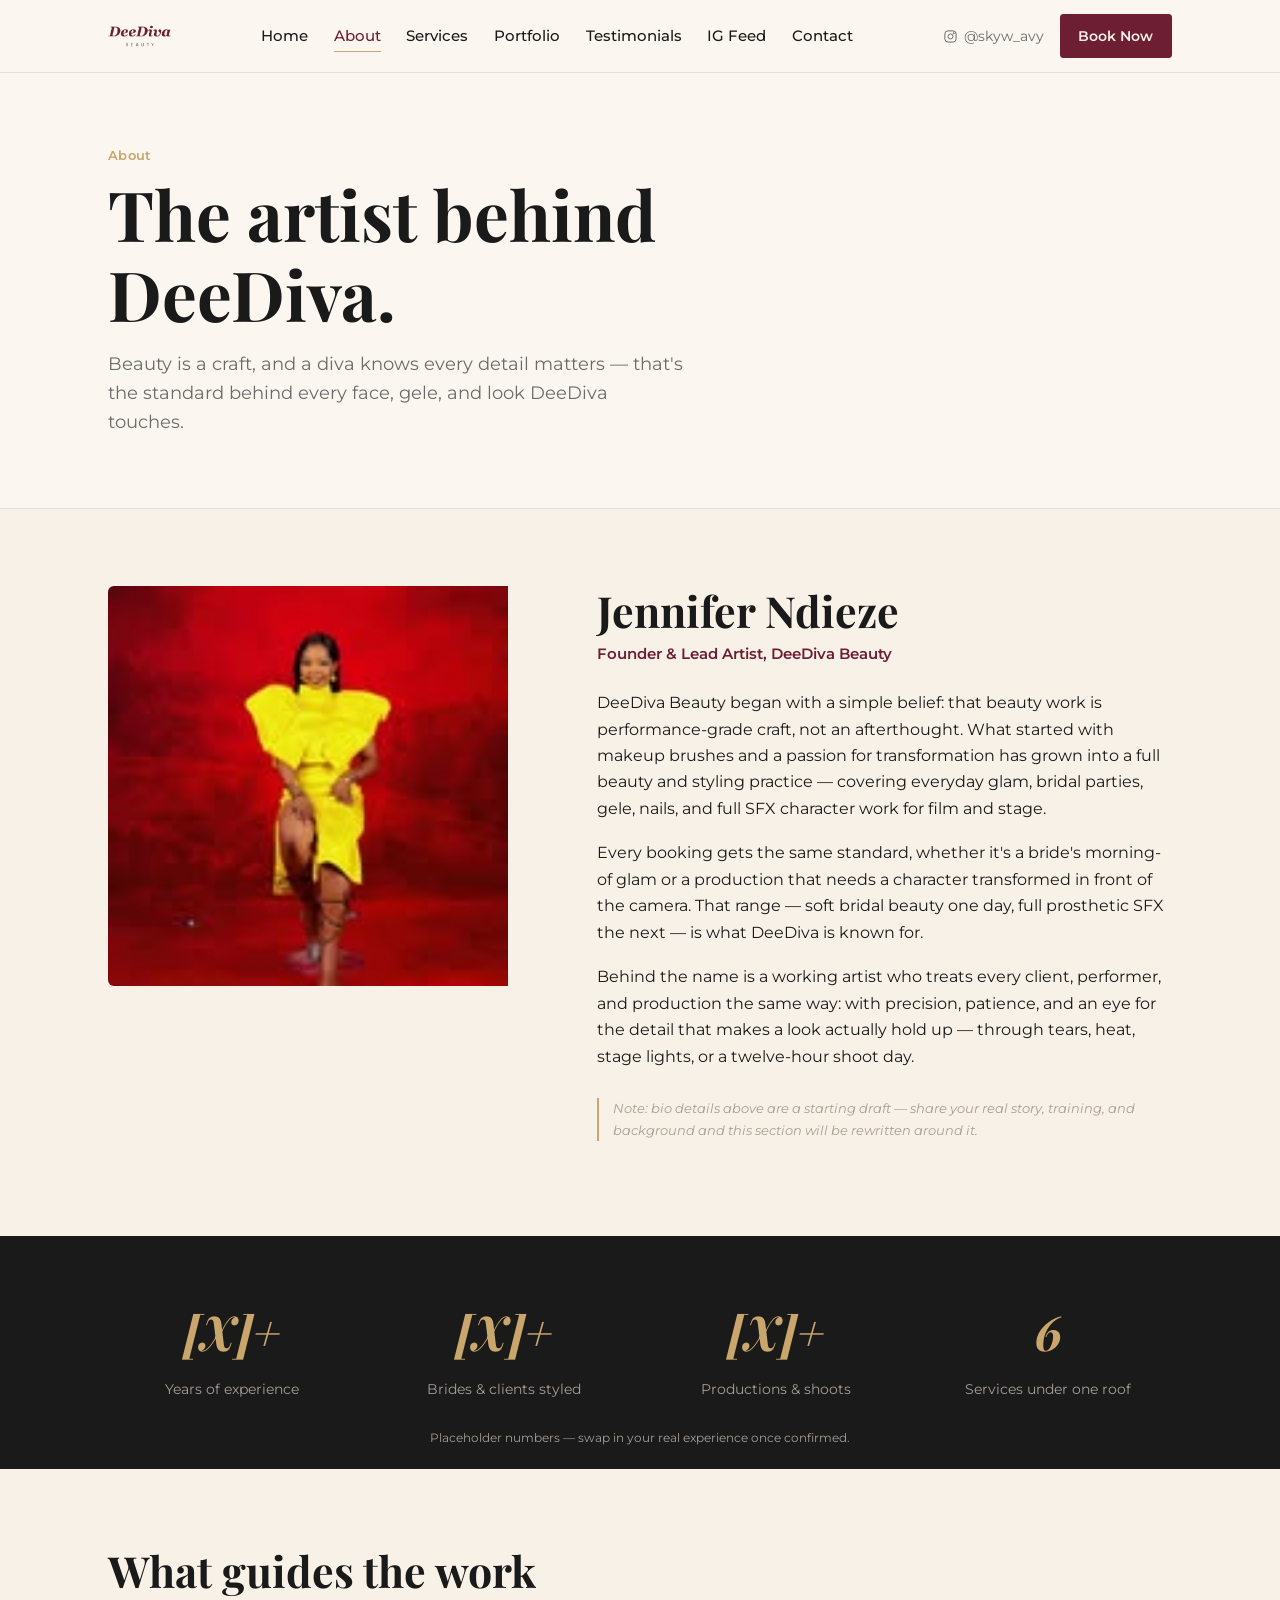
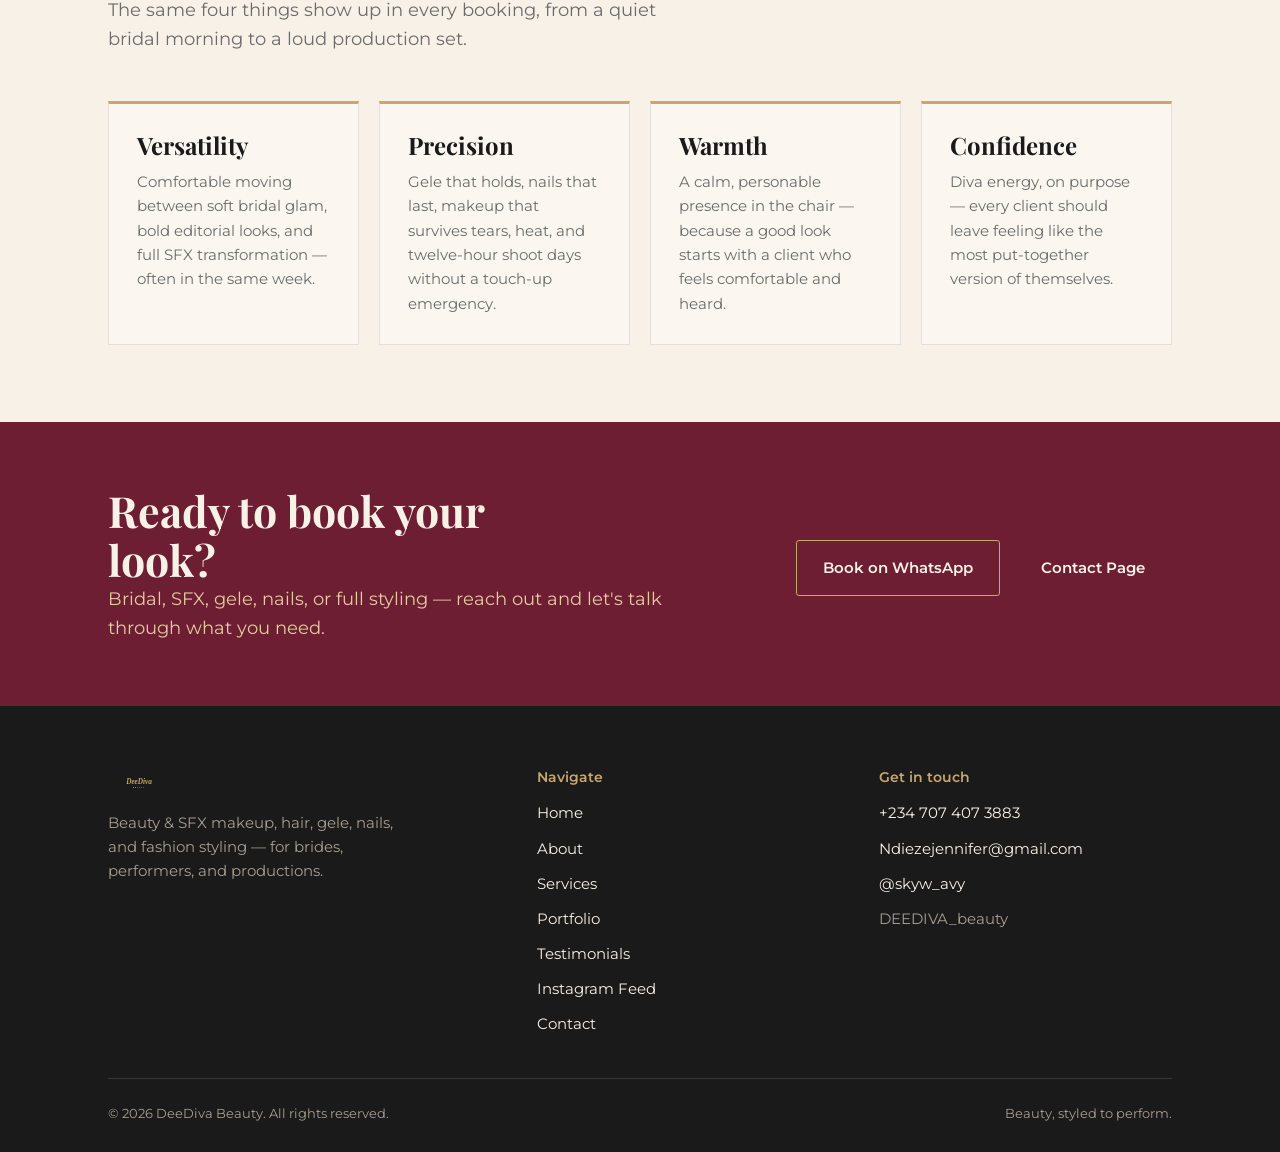
==== commit fd59a33f: "changes on about page" ====
--- a/about.html
+++ b/about.html
@@ -19,8 +19,7 @@
 <header class="site-header">
   <div class="container nav">
     <a href="index.html" class="nav-logo" aria-label="DeeDiva Beauty home">
-      <img src="assets/monogram_wine.svg" alt="" width="34" height="34">
-      <img class="wordmark" src="assets/wordmark_transparent_wine.svg" alt="DeeDiva Beauty">
+      <img class="wordmark" src="assets/logo.png" alt="DeeDiva Beauty" width="100px" height="100px">
     </a>
 
     <nav id="nav-links" class="nav-links">
@@ -29,7 +28,7 @@
       <a href="services.html">Services</a>
       <a href="portfolio.html">Portfolio</a>
       <a href="testimonials.html">Testimonials</a>
-      <a href="instagram.html">Instagram Feed</a>
+      <a href="instagram.html">IG Feed</a>
       <a href="contact.html">Contact</a>
     </nav>
 
@@ -61,15 +60,7 @@
   <section class="section container" aria-labelledby="story-heading">
     <div class="story-grid">
       <div class="story-portrait" aria-hidden="true">
-        <svg viewBox="0 0 400 480" role="img" aria-label="Decorative portrait frame">
-          <rect x="0" y="0" width="400" height="480" fill="#6E1E32"/>
-          <path d="M200 90 A150 150 0 0 1 350 240" fill="none" stroke="#C9A66B" stroke-width="1.4" opacity="0.55"/>
-          <path d="M200 120 A120 120 0 0 1 320 240" fill="none" stroke="#C9A66B" stroke-width="1.2" opacity="0.7"/>
-          <path d="M50 240 A150 150 0 0 1 200 90" fill="none" stroke="#C9A66B" stroke-width="1" opacity="0.4"/>
-          <circle cx="200" cy="250" r="98" fill="#F8F1E7"/>
-          <text x="200" y="272" font-family="Georgia, 'Playfair Display', serif" font-style="italic" font-weight="700" font-size="70" fill="#6E1E32" text-anchor="middle">DD</text>
-          <text x="200" y="420" font-family="Arial, Helvetica, sans-serif" font-size="14" letter-spacing="3" fill="#E4CBA0" text-anchor="middle">PORTRAIT PLACEHOLDER</text>
-        </svg>
+        <img src="assets/jennifer.jpg" alt="Jennifer Ndieze, founder and lead artist of DeeDiva Beauty" width="400" height="400">
       </div>
 
       <div class="story-copy">
